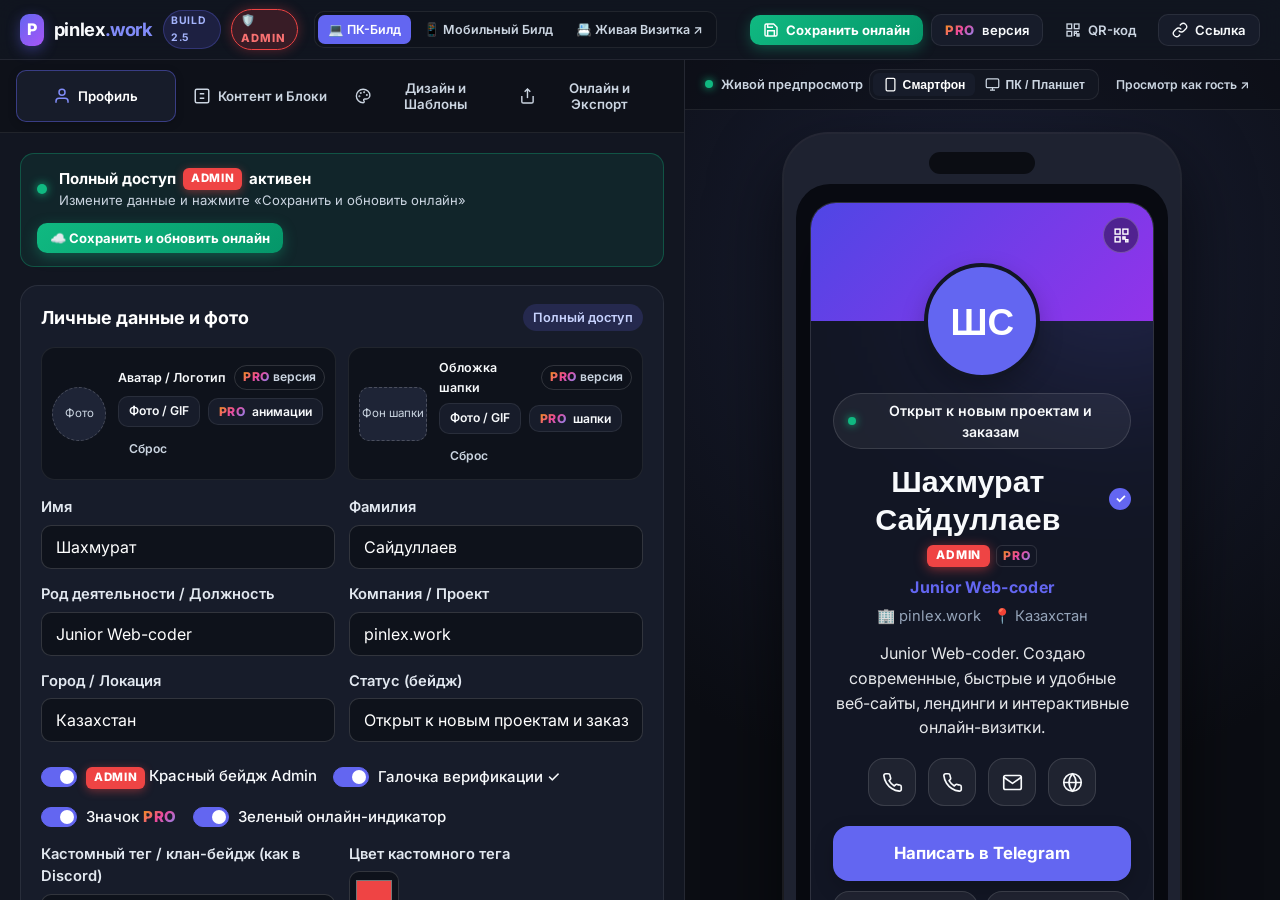
==== index.html @ 0f87a040 "Release pinlex.work Build 2.5 Hotfix: Instant 0.01s Live Card, Left Slide-Out Mobile Drawer, vertica" ====
<!DOCTYPE html>
<html lang="ru">
<head>
  <meta charset="UTF-8">
  <meta name="viewport" content="width=device-width, initial-scale=1.0, maximum-scale=5.0, viewport-fit=cover">
  <title>pinlex.work — Конструктор цифровых визиток (Build 2.5 Hotfix)</title>
  <meta name="description" content="Создайте стильную онлайн-визитку за пару кликов с глубокой кастомизацией, шрифтами Discord, GIF-анимациями, QR-кодом и онлайн-сохранением.">
  <link rel="manifest" href="manifest.json">
  <link rel="preconnect" href="https://fonts.googleapis.com">
  <link rel="preconnect" href="https://fonts.gstatic.com" crossorigin>
  <link href="https://fonts.googleapis.com/css2?family=Bangers&family=Caveat:wght@600;700&family=Comfortaa:wght@500;700&family=Cormorant+Garamond:wght@600;700&family=Fira+Code:wght@500;700&family=Inter:wght@400;500;600;700&family=JetBrains+Mono:wght@400;600;700&family=Manrope:wght@400;500;600;700&family=Montserrat:wght@400;500;600;700&family=Nunito:wght@500;700;800&family=Orbitron:wght@600;800&family=Permanent+Marker&family=Philosopher:wght@700&family=Pirata+One&family=Playfair+Display:wght@600;700&family=Plus+Jakarta+Sans:wght@500;700;800&family=Press+Start+2P&family=Rubik:wght@500;700;800&family=Russo+One&family=Space+Grotesk:wght@500;700&family=Unbounded:wght@500;700;800&display=swap" rel="stylesheet">
  <link rel="stylesheet" href="style.css">
</head>
<body>
  <div id="app" class="app">
    <!-- Верхняя панель навигации -->
    <header class="topbar">
      <div class="topbar__inner">
        <a href="index.html" class="brand" title="pinlex.work">
          <span class="brand__logo">P</span>
          <span class="brand__text">pinlex<span class="brand__dot">.work</span></span>
          <span class="brand__badge">BUILD 2.5</span>
          <span class="admin-top-badge" id="topAdminBadge" title="Полный доступ Администратора активен">🛡️ ADMIN</span>
        </a>

        <div class="eco-switch" title="Переключение модулей экосистемы pinlex.work">
          <a href="index.html" class="eco-switch__link active">💻 ПК-Билд</a>
          <a href="mobile.html" class="eco-switch__link">📱 Мобильный Билд</a>
          <a href="card.html" target="_blank" class="eco-switch__link">📇 Живая Визитка ↗</a>
        </div>

        <div class="topbar__presets">
          <span class="topbar__presets-label">Шаблоны:</span>
          <button type="button" class="chip" data-preset="designer">🔴 Шахмурат (ADMIN)</button>
          <button type="button" class="chip" data-preset="discord">🎮 Discord Nitro</button>
          <button type="button" class="chip" data-preset="fullstack">💻 Full-Stack Dev</button>
          <button type="button" class="chip" data-preset="business">💼 Бизнес / CEO</button>
          <button type="button" class="chip" data-preset="creator">🎬 Креатор</button>
          <button type="button" class="chip" data-preset="beauty">🌿 Бьюти / Услуги</button>
          <button type="button" class="chip" data-preset="photo">📸 Фотограф</button>
          <button type="button" class="chip" data-preset="fitness">🏋️ Фитнес</button>
          <button type="button" class="chip" data-preset="lawyer">⚖️ Юрист</button>
          <button type="button" class="chip" data-preset="realtor">🏠 Риелтор</button>
          <button type="button" class="chip" data-preset="music">🎵 Музыкант / DJ</button>
        </div>

        <div class="topbar__actions">
          <button type="button" class="btn btn--online btn--sm" id="btnSaveOnline" title="Сохранить изменения и мгновенно обновить онлайн-визитку">
            <svg viewBox="0 0 24 24" width="16" height="16" fill="none" stroke="currentColor" stroke-width="2.2"><path d="M19 21H5a2 2 0 0 1-2-2V5a2 2 0 0 1 2-2h11l5 5v11a2 2 0 0 1-2 2z"/><polyline points="17 21 17 13 7 13 7 21"/><polyline points="7 3 7 8 15 8"/></svg>
            <span>Сохранить онлайн</span>
          </button>
          <button type="button" class="btn btn--secondary btn--sm" id="btnProModal" title="PRO версия: GIF-аватарки и анимированные шапки">
            <span class="pro-word">PRO</span><span>версия</span>
          </button>
          <button type="button" class="btn btn--ghost btn--sm" id="btnShowQrModal" title="QR-код визитки">
            <svg viewBox="0 0 24 24" width="16" height="16" fill="none" stroke="currentColor" stroke-width="2"><rect x="3" y="3" width="7" height="7"/><rect x="14" y="3" width="7" height="7"/><rect x="3" y="14" width="7" height="7"/><path d="M14 14h3v3h-3zM18 18h3v3h-3zM18 14h3M14 18v3"/></svg>
            <span>QR-код</span>
          </button>
          <button type="button" class="btn btn--secondary btn--sm" id="btnCopyLink">
            <svg viewBox="0 0 24 24" width="16" height="16" fill="none" stroke="currentColor" stroke-width="2"><path d="M10 13a5 5 0 0 0 7.54.54l3-3a5 5 0 0 0-7.07-7.07l-1.72 1.71"/><path d="M14 11a5 5 0 0 0-7.54-.54l-3 3a5 5 0 0 0 7.07 7.07l1.71-1.71"/></svg>
            <span>Ссылка</span>
          </button>
        </div>
      </div>
    </header>

    <!-- Плавающие кнопки для чистого мобильного режима со шторкой слева -->
    <div class="mobile-floating-triggers">
      <button type="button" class="mobile-drawer-trigger" id="btnOpenMobileDrawer" title="Открыть меню параметров слева">
        <svg viewBox="0 0 24 24" width="18" height="18" fill="none" stroke="currentColor" stroke-width="2.3"><line x1="3" y1="6" x2="21" y2="6"/><line x1="3" y1="12" x2="21" y2="12"/><line x1="3" y1="18" x2="15" y2="18"/></svg>
        <span>Меню</span>
      </button>
      <button type="button" class="mobile-quick-save-trigger" id="btnMobileTopSave" title="Сохранить изменения в облако">
        ☁️
      </button>
    </div>

    <!-- Затемнение фона при открытой левой шторке на телефоне -->
    <div class="mobile-drawer-backdrop" id="mobileDrawerBackdrop"></div>

    <!-- Основная рабочая область -->
    <main class="workspace">
      <!-- ЛЕВАЯ ЧАСТЬ: Редактор (на телефоне выезжает как шторка слева) -->
      <section class="editor-pane" id="editorPane">
        <!-- Шапка левой шторки (видна на телефоне) -->
        <div class="drawer-header">
          <div class="drawer-header__title">
            <span class="brand__logo" style="width:24px;height:24px;font-size:0.8rem">P</span>
            <span>Параметры визитки</span>
            <span class="admin-inline-badge">ADMIN</span>
          </div>
          <div class="drawer-header__actions">
            <button type="button" class="btn btn--online btn--xs" id="btnDrawerSave">☁️ Сохранить</button>
            <button type="button" class="drawer-close-btn" id="btnCloseMobileDrawer" title="Скрыть шторку и смотреть визитку">✕</button>
          </div>
        </div>

        <!-- Вкладки конструктора -->
        <nav class="tabs" role="tablist">
          <button type="button" class="tab active" data-tab="profile">
            <svg viewBox="0 0 24 24" width="18" height="18" fill="none" stroke="currentColor" stroke-width="2"><path d="M20 21v-2a4 4 0 0 0-4-4H8a4 4 0 0 0-4 4v2"/><circle cx="12" cy="7" r="4"/></svg>
            <span>Профиль</span>
          </button>
          <button type="button" class="tab" data-tab="content">
            <svg viewBox="0 0 24 24" width="18" height="18" fill="none" stroke="currentColor" stroke-width="2"><rect x="3" y="3" width="18" height="18" rx="2"/><line x1="9" y1="9" x2="15" y2="9"/><line x1="9" y1="15" x2="15" y2="15"/></svg>
            <span>Контент и Блоки</span>
          </button>
          <button type="button" class="tab" data-tab="design">
            <svg viewBox="0 0 24 24" width="18" height="18" fill="none" stroke="currentColor" stroke-width="2"><circle cx="13.5" cy="6.5" r=".5" fill="currentColor"/><circle cx="17.5" cy="10.5" r=".5" fill="currentColor"/><circle cx="8.5" cy="7.5" r=".5" fill="currentColor"/><circle cx="6.5" cy="12.5" r=".5" fill="currentColor"/><path d="M12 2C6.5 2 2 6.5 2 12s4.5 10 10 10c.926 0 1.648-.746 1.648-1.688 0-.437-.18-.835-.437-1.125-.29-.289-.438-.652-.438-1.125a1.64 1.64 0 0 1 1.668-1.668h1.996c3.051 0 5.555-2.503 5.555-5.554C21.965 6.012 17.461 2 12 2z"/></svg>
            <span>Дизайн и Шаблоны</span>
          </button>
          <button type="button" class="tab" data-tab="settings">
            <svg viewBox="0 0 24 24" width="18" height="18" fill="none" stroke="currentColor" stroke-width="2"><path d="M4 12v8a2 2 0 0 0 2 2h12a2 2 0 0 0 2-2v-8"/><polyline points="16 6 12 2 8 6"/><line x1="12" y1="2" x2="12" y2="15"/></svg>
            <span>Онлайн и Экспорт</span>
          </button>
        </nav>

        <!-- Мобильная полоса пресетов -->
        <div class="mobile-presets">
          <span class="mobile-presets__label">Шаблон:</span>
          <button type="button" class="chip" data-preset="designer">🔴 ADMIN</button>
          <button type="button" class="chip" data-preset="discord">🎮 Discord</button>
          <button type="button" class="chip" data-preset="fullstack">💻 IT-Dev</button>
          <button type="button" class="chip" data-preset="business">💼 Бизнес</button>
          <button type="button" class="chip" data-preset="creator">🎬 Блогер</button>
          <button type="button" class="chip" data-preset="beauty">🌿 Услуги</button>
          <button type="button" class="chip" data-preset="photo">📸 Фото</button>
          <button type="button" class="chip" data-preset="fitness">🏋️ Фитнес</button>
          <button type="button" class="chip" data-preset="music">🎵 DJ/Музыка</button>
        </div>

        <div class="editor-scroll">
          <!-- ВКЛАДКА 1: ПРОФИЛЬ И КОНТАКТЫ -->
          <div class="tab-panel active" id="tab-profile">
            <!-- Панель быстрого онлайн-сохранения -->
            <div class="online-sync-bar">
              <div class="online-sync-bar__info">
                <span class="online-sync-bar__dot" id="onlineSyncDot"></span>
                <div>
                  <div class="online-sync-bar__title" id="onlineSyncTitle">Полный доступ <span class="admin-inline-badge">ADMIN</span> активен</div>
                  <div class="online-sync-bar__sub" id="onlineSyncSub">Измените данные и нажмите «Сохранить и обновить онлайн»</div>
                </div>
              </div>
              <button type="button" class="btn btn--online btn--sm" id="btnSaveOnlineInline">☁️ Сохранить и обновить онлайн</button>
            </div>

            <div class="card-box">
              <div class="card-box__header">
                <h2 class="card-box__title">Личные данные и фото</h2>
                <span class="badge">Полный доступ</span>
              </div>

              <!-- Загрузка фото и обложки (с поддержкой PRO) -->
              <div class="media-uploads">
                <div class="avatar-uploader">
                  <div class="avatar-uploader__preview" id="avatarPreview">Фото</div>
                  <div class="avatar-uploader__controls">
                    <div class="avatar-uploader__head">
                      <span class="avatar-uploader__title">Аватар / Логотип</span>
                      <span class="pro-pill" data-open-pro="avatar"><span class="pro-word">PRO</span> версия</span>
                    </div>
                    <div class="btn-row">
                      <label class="btn btn--secondary btn--xs">
                        Фото / GIF
                        <input type="file" id="avatarInput" accept="image/*,.gif" hidden>
                      </label>
                      <button type="button" class="btn btn--secondary btn--xs" data-open-pro="avatar"><span class="pro-word">PRO</span> анимации</button>
                      <button type="button" class="btn btn--ghost btn--xs" id="avatarRemove">Сброс</button>
                    </div>
                  </div>
                </div>

                <div class="avatar-uploader">
                  <div class="avatar-uploader__preview avatar-uploader__preview--wide" id="coverPreview">Фон шапки</div>
                  <div class="avatar-uploader__controls">
                    <div class="avatar-uploader__head">
                      <span class="avatar-uploader__title">Обложка шапки</span>
                      <span class="pro-pill" data-open-pro="cover"><span class="pro-word">PRO</span> версия</span>
                    </div>
                    <div class="btn-row">
                      <label class="btn btn--secondary btn--xs">
                        Фото / GIF
                        <input type="file" id="coverInput" accept="image/*,.gif" hidden>
                      </label>
                      <button type="button" class="btn btn--secondary btn--xs" data-open-pro="cover"><span class="pro-word">PRO</span> шапки</button>
                      <button type="button" class="btn btn--ghost btn--xs" id="coverRemove">Сброс</button>
                    </div>
                  </div>
                </div>
              </div>

              <div class="grid-2">
                <label class="field">
                  <span class="field__label">Имя</span>
                  <input type="text" data-field="firstName" placeholder="Шахмурат">
                </label>
                <label class="field">
                  <span class="field__label">Фамилия</span>
                  <input type="text" data-field="lastName" placeholder="Сайдуллаев">
                </label>
              </div>

              <div class="grid-2">
                <label class="field">
                  <span class="field__label">Род деятельности / Должность</span>
                  <input type="text" data-field="role" placeholder="Junior Web-coder">
                </label>
                <label class="field">
                  <span class="field__label">Компания / Проект</span>
                  <input type="text" data-field="company" placeholder="pinlex.work">
                </label>
              </div>

              <div class="grid-2">
                <label class="field">
                  <span class="field__label">Город / Локация</span>
                  <input type="text" data-field="location" placeholder="Казахстан">
                </label>
                <label class="field">
                  <span class="field__label">Статус (бейдж)</span>
                  <input type="text" data-field="statusText" placeholder="Открыт к новым проектам">
                </label>
              </div>

              <!-- Бейджи ролей (Admin, Pro, Верификация) -->
              <div class="switches-row">
                <label class="switch">
                  <input type="checkbox" data-check="showAdminBadge">
                  <span class="switch__track"></span>
                  <span class="switch__label"><span class="admin-inline-badge">ADMIN</span> Красный бейдж Admin</span>
                </label>
                <label class="switch">
                  <input type="checkbox" data-check="verified">
                  <span class="switch__track"></span>
                  <span class="switch__label">Галочка верификации ✓</span>
                </label>
                <label class="switch">
                  <input type="checkbox" data-check="showProBadge">
                  <span class="switch__track"></span>
                  <span class="switch__label">Значок <span class="pro-word">PRO</span></span>
                </label>
                <label class="switch">
                  <input type="checkbox" data-check="showStatusDot">
                  <span class="switch__track"></span>
                  <span class="switch__label">Зеленый онлайн-индикатор</span>
                </label>
              </div>

              <div class="grid-2">
                <label class="field">
                  <span class="field__label">Кастомный тег / клан-бейдж (как в Discord)</span>
                  <input type="text" data-field="customRoleTag" placeholder="например: FOUNDER, DEV, VIP (оставьте пустым, чтобы скрыть)">
                </label>
                <label class="field">
                  <span class="field__label">Цвет кастомного тега</span>
                  <input type="color" data-field="customRoleColor" value="#ef4444" style="height:42px;background:var(--bg-input);border:1px solid rgba(255,255,255,0.15);border-radius:10px;padding:4px;cursor:pointer">
                </label>
              </div>

              <label class="field">
                <span class="field__label">О себе / Слоган</span>
                <textarea data-field="bio" rows="3" maxlength="350" placeholder="Junior Web-coder. Создаю современные, быстрые и удобные веб-сайты, лендинги и интерактивные онлайн-визитки."></textarea>
              </label>
            </div>

            <div class="card-box">
              <div class="card-box__header">
                <h2 class="card-box__title">Быстрые контакты и главная кнопка</h2>
                <span class="badge">Связь в 1 клик</span>
              </div>

              <div class="grid-2">
                <label class="field">
                  <span class="field__label">Основной телефон (только звонки)</span>
                  <input type="tel" data-field="phone" placeholder="+77754536966">
                </label>
                <label class="field">
                  <span class="field__label">Доп. телефон (переход в WhatsApp)</span>
                  <input type="tel" data-field="phone2" placeholder="+77019392122">
                </label>
              </div>

              <div class="grid-2">
                <label class="field">
                  <span class="field__label">Email (прямой переход в Gmail)</span>
                  <input type="email" data-field="email" placeholder="shakhmurat.s@gmail.com">
                </label>
                <label class="field">
                  <span class="field__label">Сайт / Ссылка на GitHub</span>
                  <input type="text" data-field="website" placeholder="https://github.com/dRk195">
                </label>
              </div>

              <label class="field">
                <span class="field__label">Адрес на карте (2ГИС / Google Maps)</span>
                <input type="text" data-field="mapUrl" placeholder="Ваш город или ссылка на карту">
              </label>

              <hr class="divider">

              <div class="grid-2">
                <label class="field">
                  <span class="field__label">Текст главной кнопки (CTA)</span>
                  <input type="text" data-field="ctaLabel" placeholder="Написать в Telegram">
                </label>
                <label class="field">
                  <span class="field__label">Ссылка главной кнопки (Telegram / WhatsApp / Сайт)</span>
                  <input type="text" data-field="ctaUrl" placeholder="https://t.me/ssshakh195">
                </label>
              </div>

              <div class="switches-row">
                <label class="switch">
                  <input type="checkbox" data-check="showSaveVcf">
                  <span class="switch__track"></span>
                  <span class="switch__label">Кнопка «Сохранить в контакты (.vcf)»</span>
                </label>
                <label class="switch">
                  <input type="checkbox" data-check="enableExchange">
                  <span class="switch__track"></span>
                  <span class="switch__label">Предлагать гостю оставить свой контакт в ответ</span>
                </label>
              </div>
            </div>
          </div>

          <!-- ВКЛАДКА 2: КОНТЕНТ И БЛОКИ -->
          <div class="tab-panel" id="tab-content">
            <!-- Произвольные кнопки / ссылки -->
            <div class="card-box">
              <div class="card-box__header">
                <div>
                  <h2 class="card-box__title">Собственные кнопки и ссылки</h2>
                  <p class="card-box__subtitle">Портфолио, презентации, телефоны, запись на консультацию</p>
                </div>
                <button type="button" class="btn btn--primary btn--xs" id="addCustomLink">+ Добавить кнопку</button>
              </div>
              <div id="customLinksList" class="dynamic-list"></div>
            </div>

            <!-- Цифры и достижения -->
            <div class="card-box">
              <div class="card-box__header">
                <div>
                  <h2 class="card-box__title">Цифры и факты (Достижения)</h2>
                  <p class="card-box__subtitle">Наглядные карточки с вашими результатами (до 4 шт.)</p>
                </div>
                <button type="button" class="btn btn--secondary btn--xs" id="addStat">+ Добавить факт</button>
              </div>
              <div id="statsList" class="dynamic-list"></div>
            </div>

            <!-- Витрина услуг и прайс -->
            <div class="card-box">
              <div class="card-box__header">
                <div>
                  <h2 class="card-box__title">Витрина услуг / Прайс-лист</h2>
                  <p class="card-box__subtitle">Клиент сможет нажать «Заказать» и написать вам по выбранной услуге</p>
                </div>
                <button type="button" class="btn btn--primary btn--xs" id="addService">+ Добавить услугу</button>
              </div>
              <div id="servicesList" class="dynamic-list"></div>
            </div>

            <!-- Соцсети и мессенджеры -->
            <div class="card-box">
              <div class="card-box__header">
                <div>
                  <h2 class="card-box__title">Соцсети и мессенджеры</h2>
                  <p class="card-box__subtitle">Укажите @никнейм или ссылку — пустые поля автоматически скрываются</p>
                </div>
                <label class="field field--inline">
                  <span class="field__label">Вид соцсетей:</span>
                  <select data-field="socialDisplay">
                    <option value="list">Подробные карточки списком</option>
                    <option value="grid">Плитка 2 колонки (Bento)</option>
                    <option value="icons">Компактные круглые иконки</option>
                  </select>
                </label>
              </div>
              <div class="socials-grid" id="socialsEditor"></div>
            </div>

            <!-- FAQ / Вопросы и ответы -->
            <div class="card-box">
              <div class="card-box__header">
                <div>
                  <h2 class="card-box__title">Частые вопросы (FAQ) / Инфо-блоки</h2>
                  <p class="card-box__subtitle">Раскрывающиеся ответы на популярные вопросы клиентов</p>
                </div>
                <button type="button" class="btn btn--secondary btn--xs" id="addFaq">+ Добавить вопрос</button>
              </div>
              <div id="faqList" class="dynamic-list"></div>
            </div>
          </div>

          <!-- ВКЛАДКА 3: ДИЗАЙН, ШАБЛОНЫ И ШРИФТЫ DISCORD -->
          <div class="tab-panel" id="tab-design">
            <!-- Сетка готовых шаблонов -->
            <div class="card-box">
              <div class="card-box__header">
                <div>
                  <h2 class="card-box__title">Готовые шаблоны визиток</h2>
                  <p class="card-box__subtitle">Выберите готовый образ в 1 клик или настройте каждую деталь ниже</p>
                </div>
                <span class="badge">11 шаблонов</span>
              </div>
              <div class="presets-cards-grid" id="presetsCardsGrid"></div>
            </div>

            <!-- 12 Дизайнерских цветовых тем -->
            <div class="card-box">
              <div class="card-box__header">
                <h2 class="card-box__title">Цветовые темы оформления</h2>
                <span class="badge">14 тем</span>
              </div>
              <div class="themes-grid" id="themesGrid"></div>
            </div>

            <!-- Шрифты в стиле Discord и Эффекты никнейма -->
            <div class="card-box">
              <div class="card-box__header">
                <div>
                  <h2 class="card-box__title">Шрифты (Коллекция Discord & Web)</h2>
                  <p class="card-box__subtitle">Все популярные шрифты в стиле Discord Nitro, Киберпанк, Готика, Аркада и Люкс</p>
                </div>
                <span class="badge">16 шрифтов</span>
              </div>

              <div class="fonts-grid" id="fontsGrid"></div>

              <div class="grid-2" style="margin-top: 14px;">
                <label class="field">
                  <span class="field__label">Шрифтовой стиль (быстрый выбор)</span>
                  <select data-field="fontPair">
                    <option value="discord_gg">Discord gg sans (Plus Jakarta Sans + Inter)</option>
                    <option value="discord_ginto">Discord Ginto Nord (Rubik Bold Header)</option>
                    <option value="modern">Modern Tech (Manrope + Inter)</option>
                    <option value="cyber">Cyberpunk / Sci-Fi (Orbitron + Inter)</option>
                    <option value="pixel">8-Bit Pixel Arcade (Press Start 2P)</option>
                    <option value="gothic">Discord Gothic / Old English (Pirata One)</option>
                    <option value="anime">Anime & Action (Russo One + Rubik)</option>
                    <option value="comic">Comic / Manga (Bangers + Nunito)</option>
                    <option value="marker">Neon Marker / Street (Permanent Marker)</option>
                    <option value="handwritten">Handwritten Script (Caveat + Nunito)</option>
                    <option value="mono">Hacker / Developer Terminal (JetBrains Mono)</option>
                    <option value="fira">Code Pro (Fira Code + Inter)</option>
                    <option value="soft">Discord Soft Rounded (Comfortaa + Nunito)</option>
                    <option value="grotesk">Neo-Grotesque Studio (Space Grotesk)</option>
                    <option value="editorial">Editorial Classic (Playfair Display)</option>
                    <option value="luxury">Vogue Luxury (Cormorant Garamond)</option>
                  </select>
                </label>

                <label class="field">
                  <span class="field__label">Эффект текста имени (Discord Nitro Style)</span>
                  <select data-field="nameEffect">
                    <option value="none">Чистый цвет темы (Классика)</option>
                    <option value="gradient">Переливающийся градиент (Nitro Rainbow)</option>
                    <option value="neon">Неоновое свечение (Cyber Glow)</option>
                    <option value="redglow">Красный огонь Администратора (Admin Glow)</option>
                    <option value="gold">Золотой металлик (VIP Gold)</option>
                    <option value="shadow">Объемная 3D-тень (Pop-Out)</option>
                  </select>
                </label>
              </div>
            </div>

            <!-- Макет, форма и стиль кнопок -->
            <div class="card-box">
              <div class="card-box__header">
                <h2 class="card-box__title">Макет, форма и карточки</h2>
                <span class="badge">Кастомизация</span>
              </div>

              <div class="grid-2">
                <label class="field">
                  <span class="field__label">Макет шапки (Layout)</span>
                  <select data-field="layout">
                    <option value="centered">По центру с баннером (Классика)</option>
                    <option value="modern">Деловой слева (Как профиль Discord)</option>
                    <option value="minimal">Чистый минимализм (Без верхнего баннера)</option>
                    <option value="hero">Полноэкранный портрет / Hero</option>
                  </select>
                </label>

                <label class="field">
                  <span class="field__label">Форма аватара</span>
                  <select data-field="avatarShape">
                    <option value="circle">Круг (Классика)</option>
                    <option value="squircle">Скругленный квадрат (iOS / Squircle)</option>
                    <option value="arch">Арка / Капсула</option>
                    <option value="square">Строгий квадрат</option>
                  </select>
                </label>
              </div>

              <div class="grid-2">
                <label class="field">
                  <span class="field__label">Стиль карточек и кнопок</span>
                  <select data-field="buttonStyle">
                    <option value="filled">Мягкая заливка (Filled)</option>
                    <option value="glass">Матовое стекло (Glassmorphism)</option>
                    <option value="outline">Тонкий контур (Outline)</option>
                    <option value="brutal">Нео-брутализм (Жесткая тень и рамка)</option>
                    <option value="elevated">Объемные с мягкой тенью</option>
                  </select>
                </label>

                <label class="field">
                  <span class="field__label">Фоновый узор / Эффект карточки</span>
                  <select data-field="bgPattern">
                    <option value="none">Без узора (Чистый)</option>
                    <option value="glow">Мягкое неоновое свечение</option>
                    <option value="dots">Точечная сетка (Dot Matrix)</option>
                    <option value="grid">Архитектурная сетка (Grid)</option>
                  </select>
                </label>
              </div>

              <label class="field">
                <span class="field__label">Скругление кнопок и блоков: <strong id="radiusVal">16px</strong></span>
                <input type="range" data-field="borderRadius" min="0" max="28" step="2">
              </label>
            </div>

            <div class="card-box">
              <div class="card-box__header">
                <div>
                  <h2 class="card-box__title">Свои цвета (Тонкая настройка)</h2>
                  <p class="card-box__subtitle">Включите, чтобы переопределить цвета выбранной темы</p>
                </div>
                <label class="switch">
                  <input type="checkbox" data-check="useCustomColors">
                  <span class="switch__track"></span>
                  <span class="switch__label">Своя палитра</span>
                </label>
              </div>

              <div class="color-pickers" id="customColorsBox">
                <label class="color-field">
                  <span>Акцентный цвет</span>
                  <input type="color" data-field="customAccent" value="#6366f1">
                </label>
                <label class="color-field">
                  <span>Фон визитки</span>
                  <input type="color" data-field="customCardBg" value="#131620">
                </label>
                <label class="color-field">
                  <span>Цвет текста</span>
                  <input type="color" data-field="customText" value="#ffffff">
                </label>
                <label class="color-field">
                  <span>Внешний фон страницы</span>
                  <input type="color" data-field="customPageBg" value="#090b10">
                </label>
              </div>
            </div>
          </div>

          <!-- ВКЛАДКА 4: ОНЛАЙН-СОХРАНЕНИЕ И ЭКСПОРТ -->
          <div class="tab-panel" id="tab-settings">
            <!-- Блок облачного онлайн-сохранения -->
            <div class="card-box card-box--highlight">
              <div class="card-box__header">
                <div>
                  <h2 class="card-box__title">☁️ Онлайн-сохранение и обновление визитки</h2>
                  <p class="card-box__subtitle">Сохраняйте изменения в облаке и на GitHub, чтобы ваша ссылка и QR-код всегда показывали актуальную версию</p>
                </div>
                <span class="admin-inline-badge">ONLINE SYNC</span>
              </div>

              <div class="cloud-box">
                <div class="grid-2">
                  <label class="field">
                    <span class="field__label">Статус онлайн-визитки</span>
                    <input type="text" id="cloudStatusInput" readonly value="Готова к онлайн-сохранению">
                  </label>
                  <label class="field">
                    <span class="field__label">Ваша постоянная онлайн-ссылка</span>
                    <input type="text" id="cloudLiveUrlInput" readonly placeholder="Нажмите «Сохранить онлайн»">
                  </label>
                </div>

                <div class="btn-row" style="margin-bottom: 14px;">
                  <button type="button" class="btn btn--online btn--sm" id="btnCloudSaveMain">☁️ Сохранить и обновить в облаке</button>
                  <button type="button" class="btn btn--secondary btn--sm" id="btnCopyCloudUrl">Скопировать онлайн-ссылку</button>
                  <button type="button" class="btn btn--secondary btn--sm" id="btnOpenQrCloud">QR-код онлайн-визитки</button>
                </div>

                <!-- Прямая синхронизация с GitHub для Администратора -->
                <details class="admin-gh-sync">
                  <summary>🛡️ <strong>Панель Admin:</strong> Прямое обновление главной визитки на GitHub Pages (без смены QR-кода)</summary>
                  <div class="admin-gh-sync__body">
                    <p>Если вы редактируете визитку с телефона или любого браузера, укажите ваш GitHub Token один раз — и кнопка <strong>«Сохранить онлайн»</strong> будет напрямую обновлять файл <code>live-card.json</code> в вашем репозитории <code>dRk195/pinlex-build-2.2</code>!</p>
                    <div class="grid-2">
                      <label class="field" style="margin:0">
                        <span class="field__label">GitHub Personal Access Token (сохраняется только у вас в браузере)</span>
                        <input type="password" id="ghTokenInput" placeholder="ghp_...">
                      </label>
                      <label class="field" style="margin:0">
                        <span class="field__label">Репозиторий для авто-обновления</span>
                        <input type="text" id="ghRepoInput" value="dRk195/pinlex-build-2.2">
                      </label>
                    </div>
                    <div class="btn-row" style="margin-top:10px">
                      <button type="button" class="btn btn--primary btn--xs" id="btnPushToGithub">🚀 Обновить live-card.json на GitHub прямо сейчас</button>
                    </div>
                  </div>
                </details>
              </div>
            </div>

            <div class="card-box">
              <div class="card-box__header">
                <h2 class="card-box__title">Готовая визитка: публикация и скачивание</h2>
                <span class="badge">Готово к работе</span>
              </div>

              <div class="export-grid">
                <div class="export-item">
                  <div class="export-item__icon">🔗</div>
                  <div class="export-item__body">
                    <h3>Мгновенная веб-ссылка</h3>
                    <p>Скопируйте ссылку на вашу визитку — её можно сразу вставить в описание профиля или записать на NFC-метку.</p>
                    <button type="button" class="btn btn--primary btn--sm" id="exportCopyLink">Скопировать ссылку на визитку</button>
                  </div>
                </div>

                <div class="export-item">
                  <div class="export-item__icon">🌐</div>
                  <div class="export-item__body">
                    <h3>Скачать готовый сайт (HTML)</h3>
                    <p>Полностью автономный HTML-файл со всеми вашими фото, стилями, QR-кодом и кнопкой сохранения контакта.</p>
                    <button type="button" class="btn btn--secondary btn--sm" id="exportDownloadHtml">Скачать файл index.html</button>
                  </div>
                </div>

                <div class="export-item">
                  <div class="export-item__icon">📇</div>
                  <div class="export-item__body">
                    <h3>Файл контакта (.VCF)</h3>
                    <p>Карточка для телефонной книги iPhone и Android со всеми телефонами, почтой и ссылками.</p>
                    <button type="button" class="btn btn--secondary btn--sm" id="exportDownloadVcf">Скачать контакт (.vcf)</button>
                  </div>
                </div>

                <div class="export-item">
                  <div class="export-item__icon">📱</div>
                  <div class="export-item__body">
                    <h3>QR-код вашей визитки</h3>
                    <p>Покажите с экрана или скачайте для печати на бумажной/пластиковой карте.</p>
                    <button type="button" class="btn btn--secondary btn--sm" id="exportOpenQr">Открыть и скачать QR-код</button>
                  </div>
                </div>
              </div>
            </div>

            <div class="card-box">
              <div class="card-box__header">
                <h2 class="card-box__title">Резервная копия проекта (JSON)</h2>
              </div>
              <p class="card-box__subtitle" style="margin-bottom: 14px;">Все изменения автоматически сохраняются в вашем браузере. Вы также можете сохранить проект в файл, чтобы перенести на другое устройство.</p>
              <div class="btn-row">
                <button type="button" class="btn btn--secondary btn--sm" id="btnExportJson">Сохранить проект (.json)</button>
                <label class="btn btn--secondary btn--sm">
                  Загрузить проект (.json)
                  <input type="file" id="inputImportJson" accept=".json,application/json" hidden>
                </label>
                <button type="button" class="btn btn--danger btn--sm" id="btnResetAll">Очистить всё</button>
              </div>
            </div>
          </div>
        </div>
      </section>

      <!-- ПРАВАЯ ЧАСТЬ: Живой предпросмотр -->
      <aside class="preview-pane" id="previewPane">
        <div class="preview-toolbar">
          <div class="preview-toolbar__left">
            <span class="live-dot"></span>
            <span class="preview-toolbar__title">Живой предпросмотр</span>
          </div>
          <div class="device-toggle" role="group" aria-label="Режим просмотра">
            <button type="button" class="device-btn active" data-device="phone" title="Экран смартфона">
              <svg viewBox="0 0 24 24" width="15" height="15" fill="none" stroke="currentColor" stroke-width="2"><rect x="5" y="2" width="14" height="20" rx="2" ry="2"/><line x1="12" y1="18" x2="12.01" y2="18"/></svg>
              <span>Смартфон</span>
            </button>
            <button type="button" class="device-btn" data-device="desktop" title="Широкий экран">
              <svg viewBox="0 0 24 24" width="15" height="15" fill="none" stroke="currentColor" stroke-width="2"><rect x="2" y="3" width="20" height="14" rx="2" ry="2"/><line x1="8" y1="21" x2="16" y2="21"/><line x1="12" y1="17" x2="12" y2="21"/></svg>
              <span>ПК / Планшет</span>
            </button>
          </div>
          <button type="button" class="btn btn--ghost btn--xs" id="btnOpenFullscreenPreview" title="Открыть визитку в режиме гостя">
            Просмотр как гость ↗
          </button>
        </div>

        <div class="preview-stage-wrap">
          <div class="device-frame device-frame--phone" id="deviceFrame">
            <div class="device-frame__notch"></div>
            <div class="device-frame__screen" id="stage">
              <!-- Сюда рендерится визитка -->
            </div>
          </div>
        </div>
      </aside>
    </main>

    <!-- Мобильная нижняя панель переключения Редактор / Превью -->
    <div class="mobile-bottom-bar">
      <button type="button" class="mobile-mode-btn active" data-mobile-mode="edit">
        <svg viewBox="0 0 24 24" width="18" height="18" fill="none" stroke="currentColor" stroke-width="2"><path d="M12 20h9"/><path d="M16.5 3.5a2.121 2.121 0 0 1 3 3L7 19l-4 1 1-4L16.5 3.5z"/></svg>
        <span>Редактор</span>
      </button>
      <button type="button" class="mobile-mode-btn" data-mobile-mode="preview">
        <svg viewBox="0 0 24 24" width="18" height="18" fill="none" stroke="currentColor" stroke-width="2"><path d="M1 12s4-8 11-8 11 8 11 8-4 8-11 8-11-8-11-8z"/><circle cx="12" cy="12" r="3"/></svg>
        <span>Предпросмотр визитки</span>
      </button>
    </div>
  </div>

  <!-- Модальное окно подписки pinlex PRO и Галереи GIF -->
  <div class="modal-backdrop" id="proModal" hidden>
    <div class="modal modal--wide">
      <div class="modal__header">
        <div>
          <h3 style="margin:0">pinlex <span class="pro-word">PRO</span> версия — GIF-аватарки и шапки</h3>
          <small style="color:var(--text-muted)">У вас активен статус <span class="admin-inline-badge">ADMIN</span> — все функции разблокированы бесплатно</small>
        </div>
        <button type="button" class="modal__close" data-close-modal="proModal">&times;</button>
      </div>

      <div class="modal__body">
        <!-- Тарифы подписки / разовой оплаты (для обычных пользователей) -->
        <div class="pricing-grid">
          <div class="price-card">
            <div class="price-card__tag">Разовая покупка</div>
            <div class="price-card__title"><span class="pro-word">PRO</span> Пакет навсегда</div>
            <div class="price-card__price">990 ₸ <small>/ единоразово</small></div>
            <ul class="price-card__list">
              <li>✓ Загрузка своих GIF в аватар и шапку</li>
              <li>✓ Вставка любых GIF по ссылке (GIPHY / Tenor)</li>
              <li>✓ Доступ к встроенной коллекции GIF-анимаций</li>
            </ul>
            <button type="button" class="btn btn--secondary btn--sm" data-activate-pro="once" style="width:100%">Купить за 990 ₸ (или Тест)</button>
          </div>

          <div class="price-card price-card--featured">
            <div class="price-card__tag">Полный доступ</div>
            <div class="price-card__title">Подписка pinlex <span class="pro-word">PRO</span></div>
            <div class="price-card__price">1 990 ₸ <small>/ месяц</small></div>
            <ul class="price-card__list">
              <li>✓ Анимированные GIF-аватары и GIF-обложки</li>
              <li>✓ Цветной бейдж <span class="pro-word">PRO</span> рядом с именем</li>
              <li>✓ Анимированное неоновое кольцо вокруг аватара</li>
              <li>✓ Отключение водяного знака внизу визитки</li>
            </ul>
            <button type="button" class="btn btn--pro btn--sm" data-activate-pro="sub" style="width:100%">Активировать <span class="pro-word">PRO</span> (Доступно для Admin)</button>
          </div>
        </div>

        <!-- Переключатель PRO-эффектов -->
        <div class="pro-controls-box">
          <div class="switches-row" style="margin:0">
            <label class="switch">
              <input type="checkbox" data-check="isPro">
              <span class="switch__track"></span>
              <span class="switch__label"><strong>Статус <span class="pro-word">PRO</span> активен</strong></span>
            </label>
            <label class="switch">
              <input type="checkbox" data-check="showAdminBadge">
              <span class="switch__track"></span>
              <span class="switch__label">Красный бейдж <span class="admin-inline-badge">ADMIN</span></span>
            </label>
            <label class="switch">
              <input type="checkbox" data-check="showProBadge">
              <span class="switch__track"></span>
              <span class="switch__label">Значок <span class="pro-word">PRO</span> у имени</span>
            </label>
            <label class="switch">
              <input type="checkbox" data-check="avatarAnimatedRing">
              <span class="switch__track"></span>
              <span class="switch__label">Живая неоновая рамка аватара</span>
            </label>
            <label class="switch">
              <input type="checkbox" data-check="hideWatermark">
              <span class="switch__track"></span>
              <span class="switch__label">Скрыть подпись pinlex.work внизу</span>
            </label>
          </div>
        </div>

        <!-- Прямая вставка ссылки на GIF и Готовая галерея анимаций -->
        <div class="gif-studio">
          <h4 class="gif-studio__title">🎬 Установить GIF по прямой ссылке или из встроенной коллекции</h4>
          <div class="grid-2" style="margin-bottom:12px">
            <div class="field" style="margin:0">
              <span class="field__label">Ссылка на GIF для Аватара (.gif / GIPHY)</span>
              <div style="display:flex;gap:6px">
                <input type="url" id="gifAvatarUrlInput" placeholder="https://media.giphy.com/.../giphy.gif">
                <button type="button" class="btn btn--secondary btn--xs" id="btnApplyGifAvatarUrl">Применить</button>
              </div>
            </div>
            <div class="field" style="margin:0">
              <span class="field__label">Ссылка на GIF для Шапки (.gif / GIPHY)</span>
              <div style="display:flex;gap:6px">
                <input type="url" id="gifCoverUrlInput" placeholder="https://media.giphy.com/.../giphy.gif">
                <button type="button" class="btn btn--secondary btn--xs" id="btnApplyGifCoverUrl">Применить</button>
              </div>
            </div>
          </div>

          <div class="gif-gallery-section">
            <span class="field__label">Готовые анимированные обложки в шапку (нажмите для установки):</span>
            <div class="gif-presets-grid" id="gifCoverPresets"></div>
          </div>

          <div class="gif-gallery-section" style="margin-top:12px">
            <span class="field__label">Готовые анимированные GIF-аватары (нажмите для установки):</span>
            <div class="gif-presets-grid" id="gifAvatarPresets"></div>
          </div>
        </div>
      </div>
    </div>
  </div>

  <!-- Модальное окно QR-кода и быстрого шеринга -->
  <div class="modal-backdrop" id="qrModal" hidden>
    <div class="modal">
      <div class="modal__header">
        <h3>QR-код вашей визитки</h3>
        <button type="button" class="modal__close" data-close-modal="qrModal">&times;</button>
      </div>
      <div class="modal__body" style="text-align: center;">
        <div class="qr-card" id="qrContainer">
          <img id="qrImage" alt="QR Code" width="240" height="240">
          <div class="qr-card__name" id="qrName"></div>
          <div class="qr-card__role" id="qrRole"></div>
        </div>
        <p class="modal__hint">Наведите камеру смартфона, чтобы сразу открыть рабочую визитку на телефоне</p>
        <div style="margin-top:8px">
          <a id="qrDirectLink" href="#" target="_blank" rel="noopener" style="color:#818cf8;font-size:0.85rem;text-decoration:none">Открыть эту визитку по ссылке ↗</a>
        </div>
        <div class="btn-row" style="justify-content: center; margin-top: 14px;">
          <button type="button" class="btn btn--online btn--sm" id="btnSaveOnlineFromQr">☁️ Обновить онлайн</button>
          <button type="button" class="btn btn--primary btn--sm" id="btnDownloadQr">Скачать QR (.png)</button>
          <button type="button" class="btn btn--secondary btn--sm" id="btnCopyLinkFromQr">Скопировать ссылку</button>
        </div>
      </div>
    </div>
  </div>

  <!-- Уведомления (Тосты) -->
  <div class="toast" id="toast"></div>

  <script src="app.js"></script>
</body>
</html>
---- style.css ----
/* ===================== PINLEX.WORK STUDIO CSS ===================== */
:root {
  --bg-app: #0b0d13;
  --bg-surface: #121621;
  --bg-card: #171c2a;
  --bg-input: #0e121b;
  --border: rgba(255, 255, 255, 0.08);
  --border-focus: #6366f1;
  --text-main: #f8fafc;
  --text-muted: #cbd5e1;
  --primary: #6366f1;
  --primary-hover: #4f46e5;
  --accent-gold: #f59e0b;
  --danger: #ef4444;
  --success: #10b981;
  --radius-sm: 10px;
  --radius-md: 14px;
  --radius-lg: 18px;
}

*, *::before, *::after {
  box-sizing: border-box;
}

html, body {
  margin: 0;
  padding: 0;
  background: var(--bg-app);
  color: var(--text-main);
  font-family: 'Inter', -apple-system, BlinkMacSystemFont, sans-serif;
  font-size: 16px;
  line-height: 1.55;
  -webkit-font-smoothing: antialiased;
}

/* ===================== ВЕРХНЯЯ ПАНЕЛЬ ===================== */
.app {
  display: flex;
  flex-direction: column;
  height: 100vh;
  height: 100dvh;
  overflow: hidden;
}

.mobile-floating-triggers,
.mobile-drawer-backdrop,
.drawer-header {
  display: none;
}

.topbar {
  height: 60px;
  background: rgba(18, 22, 33, 0.92);
  backdrop-filter: blur(12px);
  border-bottom: 1px solid var(--border);
  flex-shrink: 0;
  z-index: 30;
}

.topbar__inner {
  max-width: 1600px;
  margin: 0 auto;
  height: 100%;
  padding: 0 20px;
  display: flex;
  align-items: center;
  justify-content: space-between;
  gap: 16px;
}

.brand {
  display: flex;
  align-items: center;
  gap: 10px;
  text-decoration: none;
  color: var(--text-main);
  font-weight: 700;
  font-size: 1.15rem;
  letter-spacing: -0.02em;
}

.brand__logo {
  width: 32px;
  height: 32px;
  border-radius: 9px;
  background: linear-gradient(135deg, #6366f1, #a855f7);
  display: flex;
  align-items: center;
  justify-content: center;
  color: #fff;
  font-weight: 800;
  font-size: 1rem;
  box-shadow: 0 4px 14px rgba(99, 102, 241, 0.4);
}

.brand__dot {
  color: #818cf8;
}

.brand__badge {
  font-size: 0.65rem;
  padding: 2px 7px;
  border-radius: 99px;
  background: rgba(99, 102, 241, 0.16);
  color: #a5b4fc;
  border: 1px solid rgba(99, 102, 241, 0.3);
  letter-spacing: 0.08em;
}

.topbar__presets {
  display: flex;
  align-items: center;
  gap: 6px;
  overflow-x: auto;
  scrollbar-width: none;
}

.topbar__presets-label {
  color: var(--text-muted);
  font-size: 0.8rem;
  margin-right: 4px;
  white-space: nowrap;
}

.chip {
  background: var(--bg-card);
  color: var(--text-main);
  border: 1px solid var(--border);
  padding: 5px 11px;
  border-radius: 99px;
  font-size: 0.78rem;
  font-weight: 500;
  cursor: pointer;
  white-space: nowrap;
  transition: all 0.18s;
}

.chip:hover {
  border-color: var(--primary);
  background: rgba(99, 102, 241, 0.14);
}

.topbar__actions {
  display: flex;
  align-items: center;
  gap: 8px;
}

/* ===================== КНОПКИ ===================== */
.btn {
  display: inline-flex;
  align-items: center;
  justify-content: center;
  gap: 7px;
  font-family: inherit;
  font-weight: 600;
  border-radius: var(--radius-sm);
  border: 1px solid transparent;
  cursor: pointer;
  transition: all 0.18s ease;
  text-decoration: none;
  white-space: nowrap;
}

.btn--xs {
  padding: 5px 10px;
  font-size: 0.76rem;
}

.btn--sm {
  padding: 7px 13px;
  font-size: 0.82rem;
}

.btn--primary {
  background: linear-gradient(135deg, #6366f1, #7c3aed);
  color: #fff;
  box-shadow: 0 4px 12px rgba(99, 102, 241, 0.3);
}

.btn--primary:hover {
  filter: brightness(1.1);
  transform: translateY(-1px);
}

.btn--secondary {
  background: var(--bg-card);
  color: var(--text-main);
  border-color: var(--border);
}

.btn--secondary:hover {
  border-color: rgba(255, 255, 255, 0.22);
  background: #1f2537;
}

.btn--ghost {
  background: transparent;
  color: var(--text-muted);
}

.btn--ghost:hover {
  color: var(--text-main);
  background: rgba(255, 255, 255, 0.05);
}

.btn--danger {
  background: rgba(239, 68, 68, 0.12);
  color: #f87171;
  border-color: rgba(239, 68, 68, 0.25);
}

.btn--danger:hover {
  background: rgba(239, 68, 68, 0.22);
}

.btn-row {
  display: flex;
  flex-wrap: wrap;
  gap: 8px;
  align-items: center;
}

/* ===================== РАБОЧАЯ ОБЛАСТЬ (SPLIT SCREEN) ===================== */
.workspace {
  flex: 1;
  display: grid;
  grid-template-columns: minmax(440px, 1.15fr) 1fr;
  max-width: 1600px;
  width: 100%;
  margin: 0 auto;
  overflow: hidden;
}

/* ЛЕВАЯ ПАНЕЛЬ: РЕДАКТОР */
.editor-pane {
  display: flex;
  flex-direction: column;
  border-right: 1px solid var(--border);
  background: var(--bg-surface);
  overflow: hidden;
}

.tabs {
  display: grid;
  grid-template-columns: repeat(4, 1fr);
  gap: 4px;
  padding: 10px 16px;
  background: rgba(11, 13, 19, 0.55);
  border-bottom: 1px solid var(--border);
  flex-shrink: 0;
}

.tab {
  display: flex;
  align-items: center;
  justify-content: center;
  gap: 7px;
  padding: 9px 10px;
  border-radius: var(--radius-sm);
  border: 1px solid transparent;
  background: transparent;
  color: var(--text-muted);
  font-family: inherit;
  font-weight: 600;
  font-size: 0.83rem;
  cursor: pointer;
  transition: all 0.18s;
}

.tab:hover {
  color: var(--text-main);
  background: rgba(255, 255, 255, 0.04);
}

.tab.active {
  background: var(--bg-card);
  color: #fff;
  border-color: rgba(99, 102, 241, 0.45);
  box-shadow: 0 2px 8px rgba(0, 0, 0, 0.2);
}

.tab.active svg {
  stroke: #818cf8;
}

.mobile-presets {
  display: none;
  align-items: center;
  gap: 6px;
  padding: 8px 16px;
  border-bottom: 1px solid var(--border);
  overflow-x: auto;
}

.mobile-presets__label {
  font-size: 0.75rem;
  color: var(--text-muted);
}

.editor-scroll {
  flex: 1;
  overflow-y: auto;
  overflow-x: hidden;
  touch-action: pan-y;
  overscroll-behavior-x: none;
  padding: 20px;
}

.tab-panel {
  display: none;
  flex-direction: column;
  gap: 18px;
  max-width: 100%;
  overflow-x: hidden;
}

.tab-panel.active {
  display: flex;
}

/* КАРТОЧКИ НАСТРОЕК В РЕДАКТОРЕ */
.card-box {
  background: var(--bg-card);
  border: 1px solid var(--border);
  border-radius: var(--radius-lg);
  padding: 18px 20px;
  max-width: 100%;
  overflow-x: hidden;
}

.card-box__header {
  display: flex;
  align-items: center;
  justify-content: space-between;
  flex-wrap: wrap;
  gap: 12px;
  margin-bottom: 16px;
}

.card-box__title {
  margin: 0;
  font-size: 1.12rem;
  font-weight: 700;
  color: #fff;
}

.card-box__subtitle {
  margin: 4px 0 0;
  font-size: 0.9rem;
  color: var(--text-muted);
}

.badge {
  font-size: 0.8rem;
  font-weight: 600;
  padding: 4px 10px;
  border-radius: 99px;
  background: rgba(99, 102, 241, 0.18);
  color: #c7d2fe;
}

/* ПОЛЯ ВВОДА */
.grid-2 {
  display: grid;
  grid-template-columns: 1fr 1fr;
  gap: 14px;
}

.field {
  display: flex;
  flex-direction: column;
  gap: 6px;
  margin-bottom: 14px;
}

.field--inline {
  flex-direction: row;
  align-items: center;
  gap: 8px;
  margin-bottom: 0;
}

.field__label {
  font-size: 0.92rem;
  font-weight: 600;
  color: #e2e8f0;
}

input[type="text"],
input[type="tel"],
input[type="email"],
input[type="url"],
textarea,
select {
  width: 100%;
  background: var(--bg-input);
  color: #ffffff;
  border: 1px solid rgba(255, 255, 255, 0.15);
  border-radius: var(--radius-sm);
  padding: 11px 14px;
  font-family: inherit;
  font-size: 1rem;
  outline: none;
  transition: border-color 0.18s, box-shadow 0.18s;
}

input:focus,
textarea:focus,
select:focus {
  border-color: var(--border-focus);
  box-shadow: 0 0 0 3px rgba(99, 102, 241, 0.18);
}

textarea {
  resize: vertical;
}

input[type="range"] {
  accent-color: var(--primary);
  cursor: pointer;
}

.divider {
  border: none;
  border-top: 1px solid var(--border);
  margin: 14px 0;
}

/* ЗАГРУЗКА АВАТАРА И ОБЛОЖКИ */
.media-uploads {
  display: grid;
  grid-template-columns: 1fr 1fr;
  gap: 12px;
  margin-bottom: 16px;
}

.avatar-uploader {
  display: flex;
  align-items: center;
  gap: 12px;
  padding: 10px;
  border-radius: var(--radius-md);
  background: var(--bg-input);
  border: 1px solid var(--border);
}

.avatar-uploader__preview {
  width: 54px;
  height: 54px;
  border-radius: 50%;
  background: #1e2436;
  border: 1px dashed rgba(255, 255, 255, 0.2);
  display: flex;
  align-items: center;
  justify-content: center;
  font-size: 0.72rem;
  color: var(--text-muted);
  background-size: cover;
  background-position: center;
  flex-shrink: 0;
}

.avatar-uploader__preview--wide {
  border-radius: 10px;
  width: 68px;
}

.avatar-uploader__preview.has-img {
  color: transparent;
  border-style: solid;
}

.avatar-uploader__controls {
  display: flex;
  flex-direction: column;
  gap: 6px;
}

.avatar-uploader__title {
  font-size: 0.78rem;
  font-weight: 600;
  color: var(--text-main);
}

/* ПЕРЕКЛЮЧАТЕЛИ (SWITCHES) */
.switches-row {
  display: flex;
  flex-wrap: wrap;
  gap: 16px;
  margin: 8px 0 14px;
}

.switch {
  display: inline-flex;
  align-items: center;
  gap: 9px;
  cursor: pointer;
  user-select: none;
}

.switch input {
  display: none;
}

.switch__track {
  width: 36px;
  height: 20px;
  background: var(--bg-input);
  border: 1px solid var(--border);
  border-radius: 99px;
  position: relative;
  transition: background 0.2s, border-color 0.2s;
}

.switch__track::after {
  content: '';
  position: absolute;
  top: 2px;
  left: 2px;
  width: 14px;
  height: 14px;
  border-radius: 50%;
  background: var(--text-muted);
  transition: transform 0.2s, background 0.2s;
}

.switch input:checked + .switch__track {
  background: var(--primary);
  border-color: var(--primary);
}

.switch input:checked + .switch__track::after {
  transform: translateX(16px);
  background: #fff;
}

.switch__label {
  font-size: 0.94rem;
  font-weight: 500;
  color: var(--text-main);
}

/* ДИНАМИЧЕСКИЕ СПИСКИ (КНОПКИ, УСЛУГИ, ЦИФРЫ, FAQ) */
.dynamic-list {
  display: flex;
  flex-direction: column;
  gap: 10px;
  max-width: 100%;
  overflow-x: hidden;
}

.dyn-item {
  background: var(--bg-input);
  border: 1px solid var(--border);
  border-radius: var(--radius-md);
  padding: 12px;
  display: flex;
  flex-direction: column;
  gap: 8px;
  max-width: 100%;
  overflow-x: hidden;
}

.dyn-item__row {
  display: flex;
  flex-wrap: wrap;
  gap: 8px;
  align-items: center;
  max-width: 100%;
}

.dyn-item__row input {
  min-width: 110px;
  max-width: 100%;
}

.dyn-item__empty {
  text-align: center;
  padding: 16px;
  border: 1px dashed var(--border);
  border-radius: var(--radius-md);
  color: var(--text-muted);
  font-size: 0.82rem;
}

/* СОЦСЕТИ В РЕДАКТОРЕ */
.socials-grid {
  display: grid;
  grid-template-columns: 1fr 1fr;
  gap: 10px;
}

.social-input {
  display: flex;
  align-items: center;
  gap: 8px;
  background: var(--bg-input);
  border: 1px solid var(--border);
  border-radius: var(--radius-sm);
  padding: 5px 10px 5px 6px;
}

.social-input:focus-within {
  border-color: var(--border-focus);
}

.social-input__icon {
  width: 28px;
  height: 28px;
  border-radius: 7px;
  display: flex;
  align-items: center;
  justify-content: center;
  flex-shrink: 0;
}

.social-input__icon img {
  width: 15px;
  height: 15px;
}

.social-input input {
  border: none;
  background: transparent;
  padding: 6px 0;
  font-size: 0.96rem;
}

.social-input input:focus {
  box-shadow: none;
}

/* ТЕМЫ В РЕДАКТОРЕ */
.themes-grid {
  display: grid;
  grid-template-columns: repeat(auto-fill, minmax(125px, 1fr));
  gap: 10px;
}

.theme-card {
  background: var(--bg-input);
  border: 2px solid var(--border);
  border-radius: var(--radius-md);
  padding: 10px;
  cursor: pointer;
  display: flex;
  flex-direction: column;
  gap: 8px;
  align-items: flex-start;
  color: var(--text-main);
  font-family: inherit;
  transition: all 0.18s;
}

.theme-card:hover {
  border-color: rgba(255, 255, 255, 0.28);
  transform: translateY(-1px);
}

.theme-card.active {
  border-color: var(--primary);
  background: rgba(99, 102, 241, 0.12);
}

.theme-card__preview {
  width: 100%;
  height: 46px;
  border-radius: 7px;
  position: relative;
  overflow: hidden;
  border: 1px solid rgba(255, 255, 255, 0.12);
}

.theme-card__band {
  height: 16px;
  width: 100%;
}

.theme-card__dot {
  width: 16px;
  height: 16px;
  border-radius: 50%;
  position: absolute;
  top: 8px;
  left: 10px;
  border: 2px solid rgba(0, 0, 0, 0.3);
}

.theme-card__name {
  font-size: 0.78rem;
  font-weight: 600;
}

/* СВОИ ЦВЕТА */
.color-pickers {
  display: grid;
  grid-template-columns: repeat(4, 1fr);
  gap: 10px;
  opacity: 0.45;
  pointer-events: none;
  transition: opacity 0.2s;
}

.color-pickers.enabled {
  opacity: 1;
  pointer-events: auto;
}

.color-field {
  background: var(--bg-input);
  border: 1px solid var(--border);
  border-radius: var(--radius-sm);
  padding: 8px 10px;
  display: flex;
  flex-direction: column;
  gap: 6px;
  font-size: 0.75rem;
  color: var(--text-muted);
  cursor: pointer;
}

.color-field input[type="color"] {
  width: 100%;
  height: 30px;
  border: none;
  border-radius: 6px;
  background: transparent;
  cursor: pointer;
}

/* ЭКСПОРТ */
.export-grid {
  display: grid;
  grid-template-columns: 1fr 1fr;
  gap: 12px;
}

.export-item {
  background: var(--bg-input);
  border: 1px solid var(--border);
  border-radius: var(--radius-md);
  padding: 16px;
  display: flex;
  flex-direction: column;
  gap: 10px;
}

.export-item__icon {
  font-size: 1.6rem;
}

.export-item__body h3 {
  margin: 0 0 4px;
  font-size: 0.94rem;
}

.export-item__body p {
  margin: 0 0 12px;
  font-size: 0.79rem;
  color: var(--text-muted);
}

/* ===================== ПРАВАЯ ПАНЕЛЬ: ПРЕДПРОСМОТР ===================== */
.preview-pane {
  display: flex;
  flex-direction: column;
  background: radial-gradient(circle at 50% 25%, #1a1f35 0%, #0b0d13 75%);
  overflow: hidden;
}

.preview-toolbar {
  height: 50px;
  padding: 0 20px;
  border-bottom: 1px solid var(--border);
  display: flex;
  align-items: center;
  justify-content: space-between;
  background: rgba(11, 13, 19, 0.5);
  flex-shrink: 0;
}

.preview-toolbar__left {
  display: flex;
  align-items: center;
  gap: 8px;
}

.live-dot {
  width: 8px;
  height: 8px;
  border-radius: 50%;
  background: var(--success);
  box-shadow: 0 0 8px var(--success);
}

.preview-toolbar__title {
  font-size: 0.8rem;
  font-weight: 600;
  color: var(--text-muted);
}

.device-toggle {
  display: flex;
  background: var(--bg-surface);
  padding: 3px;
  border-radius: var(--radius-sm);
  border: 1px solid var(--border);
}

.device-btn {
  display: inline-flex;
  align-items: center;
  gap: 5px;
  background: transparent;
  color: var(--text-muted);
  border: none;
  padding: 4px 10px;
  border-radius: 6px;
  font-size: 0.76rem;
  font-weight: 600;
  cursor: pointer;
}

.device-btn.active {
  background: var(--bg-card);
  color: #fff;
}

.preview-stage-wrap {
  flex: 1;
  overflow-y: auto;
  display: flex;
  align-items: flex-start;
  justify-content: center;
  padding: 24px 16px 40px;
}

/* РАМКА УСТРОЙСТВА */
.device-frame--phone {
  width: 396px;
  max-width: 100%;
  border-radius: 44px;
  padding: 12px;
  background: #1e2230;
  box-shadow:
    0 0 0 2px rgba(255, 255, 255, 0.08),
    0 30px 70px rgba(0, 0, 0, 0.65);
  position: relative;
  transition: width 0.25s ease, border-radius 0.25s ease;
}

.device-frame--phone .device-frame__notch {
  width: 106px;
  height: 22px;
  background: #0b0d13;
  border-radius: 99px;
  margin: 6px auto 10px;
}

.device-frame--phone .device-frame__screen {
  border-radius: 34px;
  overflow: hidden;
  min-height: 680px;
  display: flex;
  flex-direction: column;
  align-items: center;
  padding: 18px 14px 28px;
  transition: background 0.25s;
}

.device-frame--desktop {
  width: 100%;
  max-width: 680px;
  border-radius: 20px;
  padding: 8px;
  background: #1e2230;
  box-shadow: 0 25px 60px rgba(0, 0, 0, 0.55);
}

.device-frame--desktop .device-frame__notch {
  display: none;
}

.device-frame--desktop .device-frame__screen {
  border-radius: 14px;
  padding: 36px 28px;
  min-height: 620px;
  display: flex;
  flex-direction: column;
  align-items: center;
}

/* ===================== МОДАЛЬНЫЕ ОКНА ===================== */
.modal-backdrop {
  position: fixed;
  inset: 0;
  background: rgba(5, 7, 12, 0.78);
  backdrop-filter: blur(6px);
  display: flex;
  align-items: center;
  justify-content: center;
  padding: 16px;
  z-index: 100;
}

.modal-backdrop[hidden] {
  display: none !important;
}

.modal {
  background: var(--bg-card);
  border: 1px solid var(--border);
  border-radius: 20px;
  width: 100%;
  max-width: 400px;
  overflow: hidden;
  box-shadow: 0 25px 60px rgba(0, 0, 0, 0.6);
}

.modal__header {
  display: flex;
  align-items: center;
  justify-content: space-between;
  padding: 16px 20px;
  border-bottom: 1px solid var(--border);
}

.modal__header h3 {
  margin: 0;
  font-size: 1rem;
}

.modal__close {
  background: transparent;
  border: none;
  color: var(--text-muted);
  font-size: 1.5rem;
  line-height: 1;
  cursor: pointer;
}

.modal__body {
  padding: 20px;
}

.qr-card {
  background: #ffffff;
  color: #111827;
  padding: 20px;
  border-radius: 16px;
  display: inline-flex;
  flex-direction: column;
  align-items: center;
  box-shadow: 0 10px 25px rgba(0, 0, 0, 0.25);
}

.qr-card img {
  display: block;
  border-radius: 8px;
}

.qr-card__name {
  margin-top: 10px;
  font-weight: 700;
  font-size: 1rem;
}

.qr-card__role {
  font-size: 0.78rem;
  color: #6b7280;
}

.modal__hint {
  font-size: 0.8rem;
  color: var(--text-muted);
  margin: 12px 0 0;
}

/* УВЕДОМЛЕНИЯ (ТОСТЫ) */
.toast {
  position: fixed;
  bottom: 24px;
  left: 50%;
  transform: translateX(-50%) translateY(20px);
  background: #1e293b;
  color: #fff;
  border: 1px solid rgba(255, 255, 255, 0.14);
  padding: 10px 18px;
  border-radius: 99px;
  font-size: 0.85rem;
  font-weight: 500;
  box-shadow: 0 12px 30px rgba(0, 0, 0, 0.45);
  opacity: 0;
  pointer-events: none;
  transition: all 0.22s ease;
  z-index: 200;
}

.toast.show {
  opacity: 1;
  transform: translateX(-50%) translateY(0);
}

/* МОБИЛЬНАЯ НИЖНЯЯ ПАНЕЛЬ */
.mobile-bottom-bar {
  display: none;
}

/* ===================== АДАПТИВНОСТЬ (ТЕЛЕФОНЫ И ПЛАНШЕТЫ) ===================== */
@media (max-width: 1024px) {
  .topbar,
  .mobile-bottom-bar,
  .preview-toolbar {
    display: none !important;
  }

  /* Чистый вид на телефоне: только визитка + маленькая кнопка шторки слева */
  .mobile-floating-triggers {
    position: fixed;
    top: calc(12px + env(safe-area-inset-top, 0px));
    left: 12px;
    display: flex;
    align-items: center;
    gap: 8px;
    z-index: 90;
  }

  .mobile-drawer-trigger {
    display: inline-flex;
    align-items: center;
    gap: 7px;
    padding: 8px 13px;
    border-radius: 99px;
    background: rgba(15, 18, 28, 0.72);
    backdrop-filter: blur(12px);
    border: 1px solid rgba(255, 255, 255, 0.18);
    color: #ffffff;
    font-family: inherit;
    font-size: 0.85rem;
    font-weight: 700;
    cursor: pointer;
    box-shadow: 0 6px 20px rgba(0, 0, 0, 0.45);
  }

  .mobile-quick-save-trigger {
    width: 36px;
    height: 36px;
    border-radius: 50%;
    background: rgba(16, 185, 129, 0.85);
    backdrop-filter: blur(10px);
    border: 1px solid rgba(255, 255, 255, 0.22);
    color: #fff;
    font-size: 0.95rem;
    display: flex;
    align-items: center;
    justify-content: center;
    cursor: pointer;
    box-shadow: 0 6px 18px rgba(0, 0, 0, 0.4);
  }

  .mobile-drawer-backdrop {
    display: block;
    position: fixed;
    inset: 0;
    background: rgba(4, 6, 12, 0.68);
    backdrop-filter: blur(4px);
    opacity: 0;
    pointer-events: none;
    transition: opacity 0.25s ease;
    z-index: 110;
  }

  body.mobile-drawer-open .mobile-drawer-backdrop {
    opacity: 1;
    pointer-events: auto;
  }

  /* Левая выезжающая шторка параметров */
  .editor-pane {
    position: fixed !important;
    top: 0;
    left: 0;
    bottom: 0;
    width: min(90vw, 420px);
    height: 100dvh !important;
    background: var(--bg-surface);
    border-right: 1px solid rgba(255, 255, 255, 0.14);
    box-shadow: 20px 0 50px rgba(0, 0, 0, 0.75);
    transform: translateX(-104%);
    transition: transform 0.28s cubic-bezier(0.22, 1, 0.36, 1);
    z-index: 120;
    display: flex !important;
  }

  body.mobile-drawer-open .editor-pane {
    transform: translateX(0);
  }

  .drawer-header {
    display: flex;
    align-items: center;
    justify-content: space-between;
    gap: 8px;
    padding: 12px 14px;
    background: rgba(11, 13, 19, 0.85);
    border-bottom: 1px solid var(--border);
    flex-shrink: 0;
  }

  .drawer-header__title {
    display: flex;
    align-items: center;
    gap: 8px;
    font-weight: 700;
    font-size: 0.95rem;
    color: #fff;
  }

  .drawer-header__actions {
    display: flex;
    align-items: center;
    gap: 8px;
  }

  .drawer-close-btn {
    width: 32px;
    height: 32px;
    border-radius: 8px;
    background: var(--bg-card);
    border: 1px solid var(--border);
    color: var(--text-main);
    font-size: 1rem;
    cursor: pointer;
    display: flex;
    align-items: center;
    justify-content: center;
  }

  .mobile-presets {
    display: flex;
  }

  .workspace {
    grid-template-columns: 1fr;
    position: relative;
    flex: 1;
    min-height: 0;
  }

  /* Визитка всегда видна на весь экран без лишнего фона */
  .preview-pane {
    display: flex !important;
    height: 100dvh;
    width: 100%;
    background: transparent;
  }

  .preview-stage-wrap {
    padding: 0 !important;
    align-items: stretch;
  }

  .device-frame--phone {
    width: 100%;
    max-width: 100%;
    border-radius: 0;
    padding: 0;
    background: transparent;
    box-shadow: none;
  }

  .device-frame--phone .device-frame__notch {
    display: none;
  }

  .device-frame--phone .device-frame__screen {
    border-radius: 0;
    min-height: 100dvh;
    padding: 54px 12px calc(32px + env(safe-area-inset-bottom, 0px));
  }

  .editor-scroll {
    padding-bottom: calc(40px + env(safe-area-inset-bottom, 0px)) !important;
  }

  .toast {
    bottom: calc(24px + env(safe-area-inset-bottom, 0px));
  }
}

@media (max-width: 640px) {
  .topbar {
    height: 48px;
  }

  .topbar__inner {
    padding: 0 8px;
    gap: 6px;
  }

  .brand {
    font-size: 1rem;
    gap: 6px;
  }

  .brand__logo {
    width: 26px;
    height: 26px;
    font-size: 0.85rem;
  }

  .brand__badge,
  .eco-switch {
    display: none;
  }

  .admin-top-badge {
    font-size: 0.62rem;
    padding: 1px 6px;
  }

  .topbar__actions {
    gap: 4px;
  }

  .topbar__actions .btn--sm {
    padding: 5px 8px;
    font-size: 0.75rem;
  }

  .topbar__actions .btn span:not(.pro-word) {
    display: none;
  }

  .tabs {
    padding: 5px 6px;
    gap: 4px;
  }

  .tab {
    flex-direction: column;
    gap: 2px;
    padding: 6px 2px;
    font-size: 0.74rem;
    font-weight: 600;
  }

  .tab svg {
    width: 15px;
    height: 15px;
  }

  .mobile-presets {
    padding: 5px 8px;
  }

  .chip {
    font-size: 0.78rem;
    padding: 5px 10px;
  }

  .editor-scroll {
    padding: 8px;
  }

  .card-box {
    padding: 12px 10px;
    border-radius: 14px;
  }

  .card-box__title {
    font-size: 1rem;
  }

  .field {
    margin-bottom: 10px;
  }

  .field__label {
    font-size: 0.84rem;
  }

  input[type="text"],
  input[type="tel"],
  input[type="email"],
  input[type="url"],
  textarea,
  select {
    padding: 9px 11px;
    font-size: 16px;
  }

  .grid-2,
  .media-uploads,
  .socials-grid,
  .export-grid,
  .color-pickers {
    grid-template-columns: 1fr;
    gap: 8px;
  }

  .preview-toolbar {
    height: 40px;
    padding: 0 10px;
  }

  .device-toggle {
    display: none;
  }

  .preview-stage-wrap {
    padding: 6px 4px 100px;
  }

  .device-frame--phone {
    width: 100%;
    border-radius: 0;
    padding: 0;
    background: transparent;
    box-shadow: none;
  }

  .device-frame--phone .device-frame__notch {
    display: none;
  }

  .device-frame--phone .device-frame__screen {
    border-radius: 0;
    min-height: 100dvh;
    padding: 54px 10px calc(32px + env(safe-area-inset-bottom, 0px));
  }

  .pricing-grid {
    grid-template-columns: 1fr !important;
  }
}

/* ===================== PINLEX PRO & GIF STUDIO ===================== */
.pro-word {
  background: linear-gradient(135deg, #f59e0b 0%, #ec4899 50%, #818cf8 100%);
  -webkit-background-clip: text;
  background-clip: text;
  -webkit-text-fill-color: transparent;
  color: #f59e0b;
  font-weight: 800;
  letter-spacing: 0.04em;
}

.btn--pro {
  background: var(--bg-card);
  color: var(--text-main);
  font-weight: 700;
  border: 1px solid rgba(255, 255, 255, 0.16);
}

.btn--pro:hover {
  border-color: rgba(255, 255, 255, 0.32);
  transform: translateY(-1px);
}

.avatar-uploader__head {
  display: flex;
  align-items: center;
  justify-content: space-between;
  gap: 8px;
}

.pro-pill {
  font-size: 0.76rem;
  font-weight: 600;
  padding: 2px 8px;
  border-radius: 99px;
  background: transparent;
  border: 1px solid rgba(255, 255, 255, 0.14);
  color: var(--text-muted);
  cursor: pointer;
  white-space: nowrap;
  transition: border-color 0.18s;
}

.pro-pill:hover {
  border-color: rgba(255, 255, 255, 0.35);
}

.pro-banner {
  display: flex;
  align-items: center;
  justify-content: space-between;
  gap: 14px;
  padding: 14px 16px;
  border-radius: var(--radius-md);
  background: linear-gradient(135deg, rgba(245, 158, 11, 0.14), rgba(139, 92, 246, 0.16));
  border: 1px solid rgba(245, 158, 11, 0.38);
  margin-bottom: 16px;
  flex-wrap: wrap;
}

.pro-banner__left {
  display: flex;
  align-items: center;
  gap: 12px;
  flex: 1;
  min-width: 220px;
}

.pro-banner__icon {
  font-size: 1.7rem;
}

.pro-banner__title {
  font-size: 0.96rem;
  color: #fff;
  display: flex;
  align-items: center;
  gap: 8px;
  flex-wrap: wrap;
}

.pro-banner__desc {
  font-size: 0.85rem;
  color: var(--text-muted);
  margin-top: 2px;
}

.pro-status-tag {
  font-size: 0.72rem;
  font-weight: 700;
  padding: 2px 8px;
  border-radius: 99px;
  background: rgba(255, 255, 255, 0.12);
  color: #cbd5e1;
}

.pro-status-tag.is-pro {
  background: linear-gradient(135deg, #10b981, #059669);
  color: #ffffff;
}

.modal--wide {
  max-width: 680px;
  max-height: 90vh;
  display: flex;
  flex-direction: column;
}

.modal--wide .modal__body {
  overflow-y: auto;
}

.pricing-grid {
  display: grid;
  grid-template-columns: 1fr 1fr;
  gap: 12px;
  margin-bottom: 16px;
}

.price-card {
  background: var(--bg-input);
  border: 1px solid var(--border);
  border-radius: var(--radius-md);
  padding: 16px;
  display: flex;
  flex-direction: column;
  gap: 8px;
  position: relative;
}

.price-card--featured {
  border-color: #f59e0b;
  background: linear-gradient(180deg, rgba(245, 158, 11, 0.1) 0%, rgba(14, 18, 27, 0.95) 100%);
  box-shadow: 0 8px 25px rgba(245, 158, 11, 0.15);
}

.price-card__tag {
  align-self: flex-start;
  font-size: 0.72rem;
  font-weight: 700;
  padding: 2px 9px;
  border-radius: 99px;
  background: rgba(255, 255, 255, 0.1);
  color: var(--text-muted);
}

.price-card__tag--gold {
  background: linear-gradient(135deg, #f59e0b, #ec4899);
  color: #fff;
}

.price-card__title {
  font-size: 1.05rem;
  font-weight: 700;
  color: #fff;
}

.price-card__price {
  font-size: 1.45rem;
  font-weight: 800;
  color: #fcd34d;
}

.price-card__price small {
  font-size: 0.82rem;
  font-weight: 500;
  color: var(--text-muted);
}

.price-card__list {
  margin: 4px 0 8px;
  padding: 0;
  list-style: none;
  font-size: 0.85rem;
  color: var(--text-main);
  display: flex;
  flex-direction: column;
  gap: 5px;
  flex: 1;
}

.pro-controls-box {
  background: var(--bg-input);
  border: 1px solid var(--border);
  border-radius: var(--radius-md);
  padding: 12px 14px;
  margin-bottom: 16px;
}

.gif-studio {
  background: var(--bg-input);
  border: 1px solid var(--border);
  border-radius: var(--radius-md);
  padding: 14px;
}

.gif-studio__title {
  margin: 0 0 12px;
  font-size: 0.95rem;
  color: #fcd34d;
}

.gif-presets-grid {
  display: grid;
  grid-template-columns: repeat(auto-fill, minmax(115px, 1fr));
  gap: 8px;
  margin-top: 6px;
}

.gif-preset-btn {
  background: var(--bg-card);
  border: 1px solid var(--border);
  border-radius: 10px;
  padding: 6px;
  cursor: pointer;
  color: var(--text-main);
  font-family: inherit;
  font-size: 0.78rem;
  font-weight: 600;
  display: flex;
  flex-direction: column;
  align-items: center;
  gap: 6px;
  transition: all 0.18s;
}

.gif-preset-btn:hover {
  border-color: #f59e0b;
  transform: translateY(-2px);
}

.gif-preset-btn__thumb {
  width: 100%;
  height: 48px;
  border-radius: 7px;
  background-size: cover;
  background-position: center;
  overflow: hidden;
}

/* ===================== КРАСНЫЙ БЕЙДЖ ADMIN & ОНЛАЙН-СОХРАНЕНИЕ ===================== */
.admin-top-badge {
  display: inline-flex;
  align-items: center;
  gap: 4px;
  padding: 2px 9px;
  border-radius: 99px;
  background: rgba(239, 68, 68, 0.18);
  border: 1px solid #ef4444;
  color: #f87171;
  font-size: 0.7rem;
  font-weight: 800;
  letter-spacing: 0.08em;
  box-shadow: 0 0 12px rgba(239, 68, 68, 0.35);
}

.admin-inline-badge {
  display: inline-flex;
  align-items: center;
  padding: 2px 8px;
  border-radius: 6px;
  background: #ef4444;
  color: #ffffff;
  font-size: 0.72rem;
  font-weight: 800;
  letter-spacing: 0.06em;
  box-shadow: 0 2px 10px rgba(239, 68, 68, 0.45);
}

.btn--online {
  background: linear-gradient(135deg, #10b981, #059669);
  color: #ffffff;
  font-weight: 700;
  border: none;
  box-shadow: 0 4px 14px rgba(16, 185, 129, 0.35);
}

.btn--online:hover {
  filter: brightness(1.08);
  transform: translateY(-1px);
}

.online-sync-bar {
  display: flex;
  align-items: center;
  justify-content: space-between;
  gap: 12px;
  padding: 13px 16px;
  background: rgba(16, 185, 129, 0.09);
  border: 1px solid rgba(16, 185, 129, 0.32);
  border-radius: var(--radius-md);
  flex-wrap: wrap;
}

.online-sync-bar__info {
  display: flex;
  align-items: center;
  gap: 12px;
}

.online-sync-bar__dot {
  width: 10px;
  height: 10px;
  border-radius: 50%;
  background: #10b981;
  box-shadow: 0 0 10px #10b981;
  flex-shrink: 0;
}

.online-sync-bar__title {
  font-size: 0.94rem;
  font-weight: 700;
  color: #ffffff;
  display: flex;
  align-items: center;
  gap: 7px;
  flex-wrap: wrap;
}

.online-sync-bar__sub {
  font-size: 0.82rem;
  color: var(--text-muted);
}

.card-box--highlight {
  border-color: rgba(16, 185, 129, 0.4);
}

.admin-gh-sync {
  background: var(--bg-input);
  border: 1px solid var(--border);
  border-radius: var(--radius-sm);
  padding: 10px 14px;
  margin-top: 8px;
}

.admin-gh-sync summary {
  cursor: pointer;
  font-size: 0.88rem;
  color: var(--text-main);
}

.admin-gh-sync__body {
  margin-top: 10px;
  padding-top: 10px;
  border-top: 1px solid var(--border);
  font-size: 0.84rem;
  color: var(--text-muted);
}

input[type="password"] {
  width: 100%;
  background: var(--bg-card);
  color: #ffffff;
  border: 1px solid rgba(255, 255, 255, 0.15);
  border-radius: var(--radius-sm);
  padding: 10px 12px;
  font-family: inherit;
  font-size: 0.95rem;
}

/* ===================== СЕТКА 11 ШАБЛОНОВ И 16 ШРИФТОВ DISCORD ===================== */
.presets-cards-grid {
  display: grid;
  grid-template-columns: repeat(auto-fill, minmax(150px, 1fr));
  gap: 10px;
}

.preset-card-btn {
  background: var(--bg-input);
  border: 1.5px solid var(--border);
  border-radius: var(--radius-md);
  padding: 11px 12px;
  text-align: left;
  cursor: pointer;
  color: var(--text-main);
  font-family: inherit;
  display: flex;
  flex-direction: column;
  gap: 4px;
  transition: all 0.18s;
}

.preset-card-btn:hover {
  border-color: var(--primary);
  background: rgba(99, 102, 241, 0.12);
  transform: translateY(-2px);
}

.preset-card-btn__icon {
  font-size: 1.35rem;
}

.preset-card-btn__title {
  font-size: 0.88rem;
  font-weight: 700;
  color: #fff;
}

.preset-card-btn__sub {
  font-size: 0.76rem;
  color: var(--text-muted);
}

.fonts-grid {
  display: grid;
  grid-template-columns: repeat(auto-fill, minmax(145px, 1fr));
  gap: 8px;
}

.font-card-btn {
  background: var(--bg-input);
  border: 1.5px solid var(--border);
  border-radius: var(--radius-sm);
  padding: 10px 11px;
  cursor: pointer;
  color: var(--text-main);
  text-align: left;
  display: flex;
  flex-direction: column;
  gap: 3px;
  transition: all 0.18s;
}

.font-card-btn:hover {
  border-color: rgba(255, 255, 255, 0.35);
}

.font-card-btn.active {
  border-color: var(--primary);
  background: rgba(99, 102, 241, 0.16);
}

.font-card-btn__sample {
  font-size: 1.05rem;
  font-weight: 700;
  color: #ffffff;
  white-space: nowrap;
  overflow: hidden;
  text-overflow: ellipsis;
}

.font-card-btn__name {
  font-size: 0.74rem;
  color: var(--text-muted);
  font-family: 'Inter', sans-serif;
}

/* ===================== ЭКОСИСТЕМА PINLEX.WORK (DESKTOP + MOBILE BUILD + LIVE CARD) ===================== */
.eco-switch {
  display: inline-flex;
  align-items: center;
  background: var(--bg-input);
  border: 1px solid var(--border);
  border-radius: 10px;
  padding: 3px;
  gap: 3px;
  flex-shrink: 0;
}

.eco-switch__link {
  padding: 5px 10px;
  border-radius: 7px;
  font-size: 0.78rem;
  font-weight: 600;
  color: var(--text-muted);
  text-decoration: none;
  white-space: nowrap;
  transition: all 0.18s;
}

.eco-switch__link:hover {
  color: #ffffff;
}

.eco-switch__link.active {
  background: var(--primary);
  color: #ffffff;
}

/* Специальный Мобильный Билд (mobile.html) — всегда работает в чистом режиме с левой шторкой */
body.is-mobile-build .topbar,
body.is-mobile-build .mobile-bottom-bar,
body.is-mobile-build .preview-toolbar {
  display: none !important;
}

body.is-mobile-build .mobile-floating-triggers {
  position: fixed;
  top: calc(12px + env(safe-area-inset-top, 0px));
  left: 12px;
  display: flex;
  align-items: center;
  gap: 8px;
  z-index: 90;
}

body.is-mobile-build .mobile-drawer-trigger {
  display: inline-flex;
  align-items: center;
  gap: 7px;
  padding: 8px 13px;
  border-radius: 99px;
  background: rgba(15, 18, 28, 0.72);
  backdrop-filter: blur(12px);
  border: 1px solid rgba(255, 255, 255, 0.18);
  color: #ffffff;
  font-family: inherit;
  font-size: 0.85rem;
  font-weight: 700;
  cursor: pointer;
  box-shadow: 0 6px 20px rgba(0, 0, 0, 0.45);
}

body.is-mobile-build .mobile-quick-save-trigger {
  width: 36px;
  height: 36px;
  border-radius: 50%;
  background: rgba(16, 185, 129, 0.85);
  backdrop-filter: blur(10px);
  border: 1px solid rgba(255, 255, 255, 0.22);
  color: #fff;
  font-size: 0.95rem;
  display: flex;
  align-items: center;
  justify-content: center;
  cursor: pointer;
  box-shadow: 0 6px 18px rgba(0, 0, 0, 0.4);
}

body.is-mobile-build .mobile-drawer-backdrop {
  display: block;
  position: fixed;
  inset: 0;
  background: rgba(4, 6, 12, 0.68);
  backdrop-filter: blur(4px);
  opacity: 0;
  pointer-events: none;
  transition: opacity 0.25s ease;
  z-index: 110;
}

body.is-mobile-build.mobile-drawer-open .mobile-drawer-backdrop {
  opacity: 1;
  pointer-events: auto;
}

body.is-mobile-build .editor-pane {
  position: fixed !important;
  top: 0;
  left: 0;
  bottom: 0;
  width: min(90vw, 420px);
  height: 100dvh !important;
  background: var(--bg-surface);
  border-right: 1px solid rgba(255, 255, 255, 0.14);
  box-shadow: 20px 0 50px rgba(0, 0, 0, 0.75);
  transform: translateX(-104%);
  transition: transform 0.28s cubic-bezier(0.22, 1, 0.36, 1);
  z-index: 120;
  display: flex !important;
}

body.is-mobile-build.mobile-drawer-open .editor-pane {
  transform: translateX(0);
}

body.is-mobile-build .drawer-header {
  display: flex;
  align-items: center;
  justify-content: space-between;
  gap: 8px;
  padding: 12px 14px;
  background: rgba(11, 13, 19, 0.85);
  border-bottom: 1px solid var(--border);
  flex-shrink: 0;
}

body.is-mobile-build .drawer-header__title {
  display: flex;
  align-items: center;
  gap: 8px;
  font-weight: 700;
  font-size: 0.95rem;
  color: #fff;
}

body.is-mobile-build .drawer-header__actions {
  display: flex;
  align-items: center;
  gap: 8px;
}

body.is-mobile-build .drawer-close-btn {
  width: 32px;
  height: 32px;
  border-radius: 8px;
  background: var(--bg-card);
  border: 1px solid var(--border);
  color: var(--text-main);
  font-size: 1rem;
  cursor: pointer;
  display: flex;
  align-items: center;
  justify-content: center;
}

body.is-mobile-build .mobile-presets {
  display: flex !important;
}

body.is-mobile-build .workspace {
  grid-template-columns: 1fr !important;
  max-width: 100%;
  margin: 0;
  flex: 1;
  min-height: 0;
}

body.is-mobile-build .preview-pane {
  display: flex !important;
  height: 100dvh;
  width: 100%;
}

body.is-mobile-build .preview-stage-wrap {
  padding: 0 !important;
  align-items: stretch;
}

body.is-mobile-build .device-frame--phone {
  width: 100%;
  max-width: 100%;
  border-radius: 0;
  padding: 0;
  background: transparent;
  box-shadow: none;
}

body.is-mobile-build .device-frame--phone .device-frame__notch {
  display: none;
}

body.is-mobile-build .device-frame--phone .device-frame__screen {
  border-radius: 0;
  min-height: 100dvh;
  padding: 54px 12px calc(32px + env(safe-area-inset-bottom, 0px));
}

body.is-mobile-build .grid-2,
body.is-mobile-build .media-uploads,
body.is-mobile-build .socials-grid,
body.is-mobile-build .export-grid {
  grid-template-columns: 1fr !important;
}
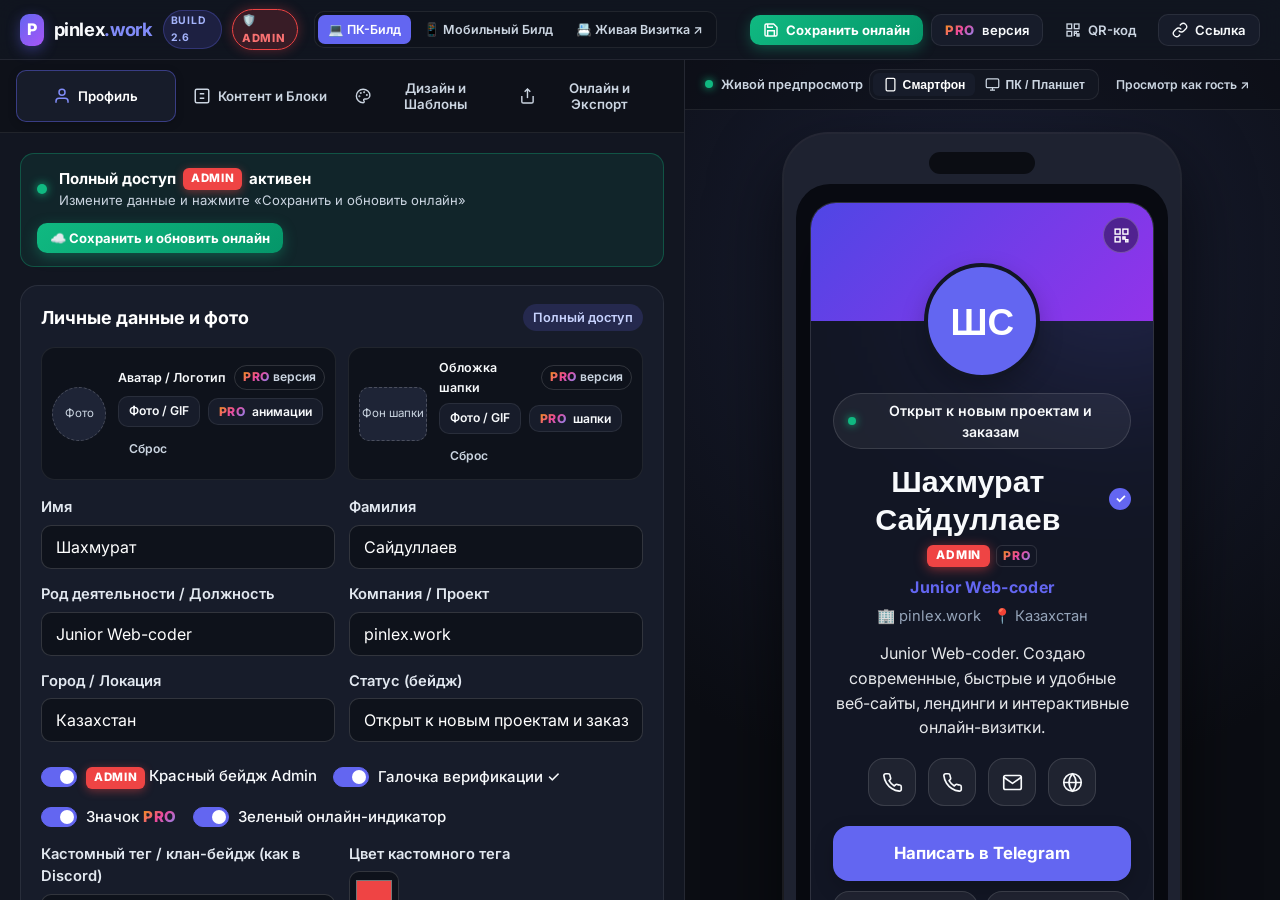
==== commit 9646d41d: "Hotfix v2.6 sync: 100% bulletproof avatar & cover persistence + KeyVal Media Chunk Cloud Engine" ====
--- a/index.html
+++ b/index.html
@@ -3,7 +3,7 @@
 <head>
   <meta charset="UTF-8">
   <meta name="viewport" content="width=device-width, initial-scale=1.0, maximum-scale=5.0, viewport-fit=cover">
-  <title>pinlex.work — Конструктор цифровых визиток (Build 2.5 Hotfix)</title>
+  <title>pinlex.work — Конструктор цифровых визиток (Build 2.6 Hotfix)</title>
   <meta name="description" content="Создайте стильную онлайн-визитку за пару кликов с глубокой кастомизацией, шрифтами Discord, GIF-анимациями, QR-кодом и онлайн-сохранением.">
   <link rel="manifest" href="manifest.json">
   <link rel="preconnect" href="https://fonts.googleapis.com">
@@ -19,7 +19,7 @@
         <a href="index.html" class="brand" title="pinlex.work">
           <span class="brand__logo">P</span>
           <span class="brand__text">pinlex<span class="brand__dot">.work</span></span>
-          <span class="brand__badge">BUILD 2.5</span>
+          <span class="brand__badge">BUILD 2.6</span>
           <span class="admin-top-badge" id="topAdminBadge" title="Полный доступ Администратора активен">🛡️ ADMIN</span>
         </a>
 
